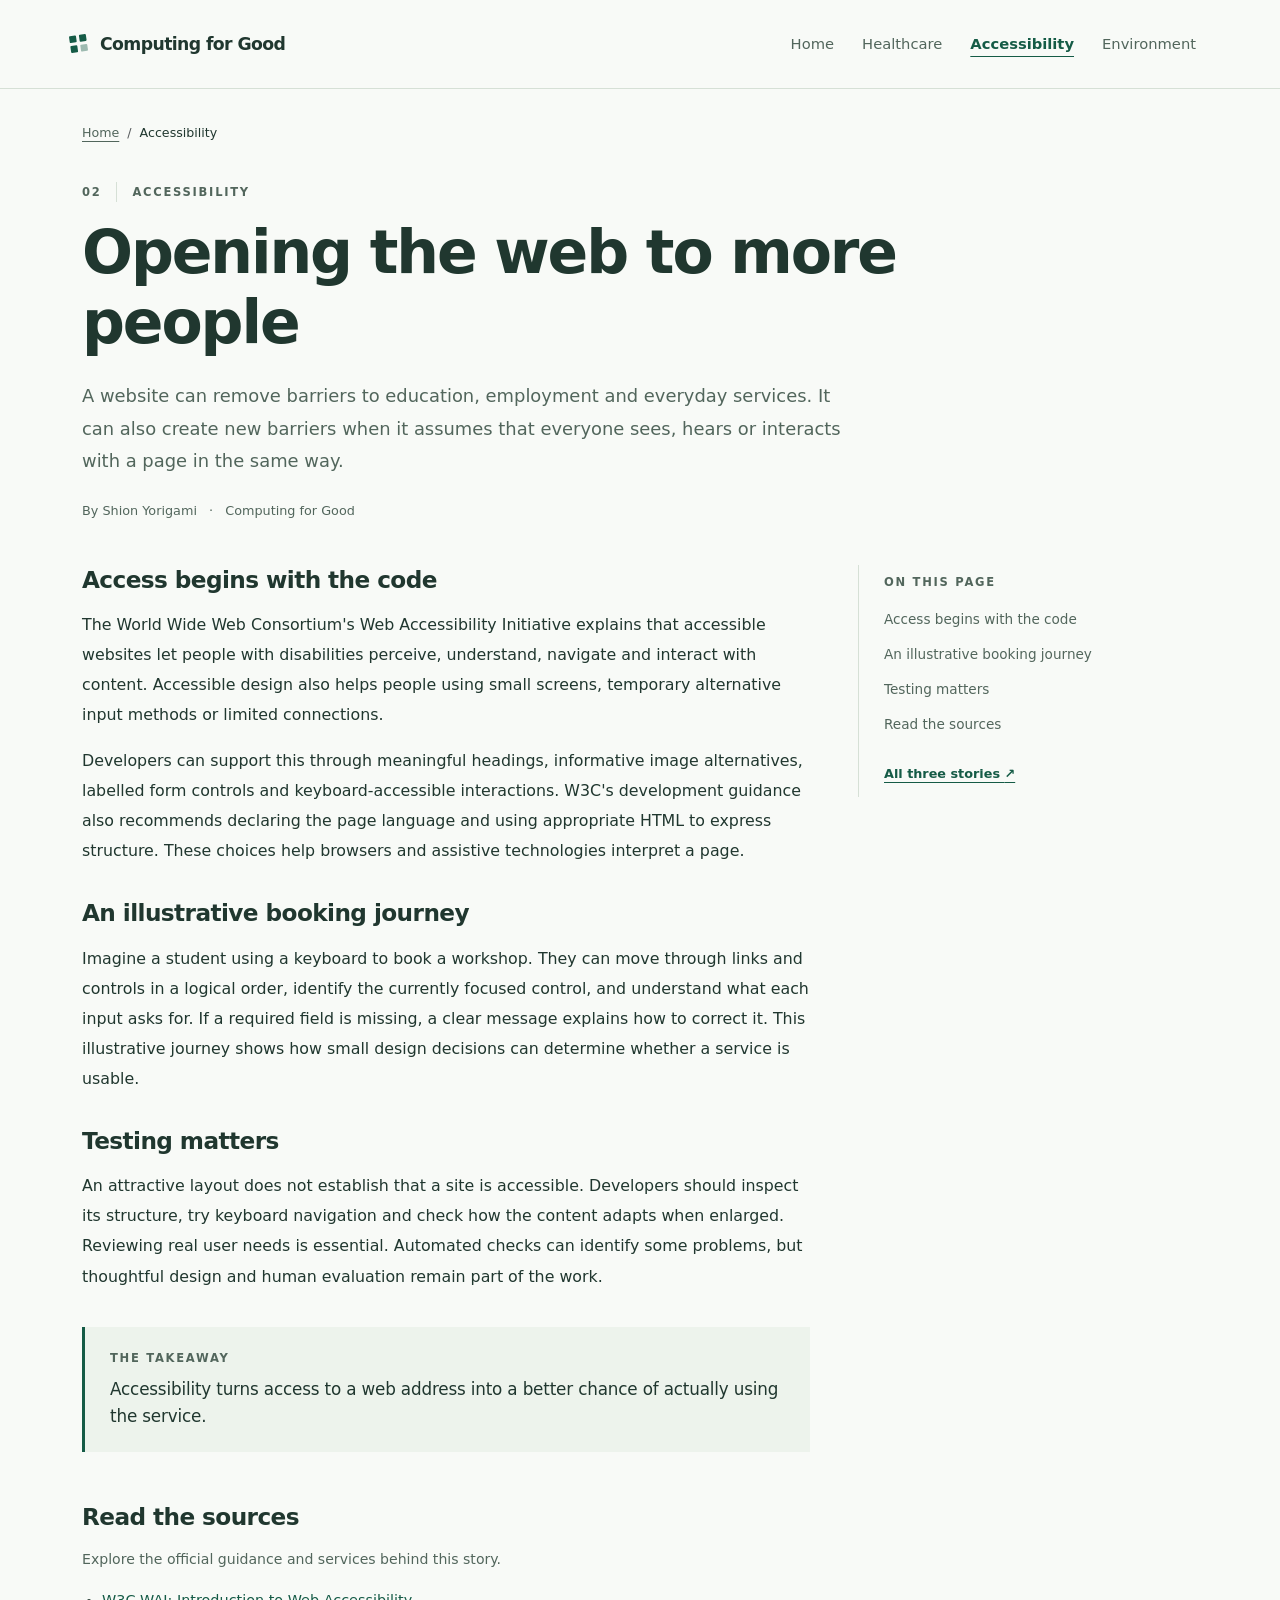
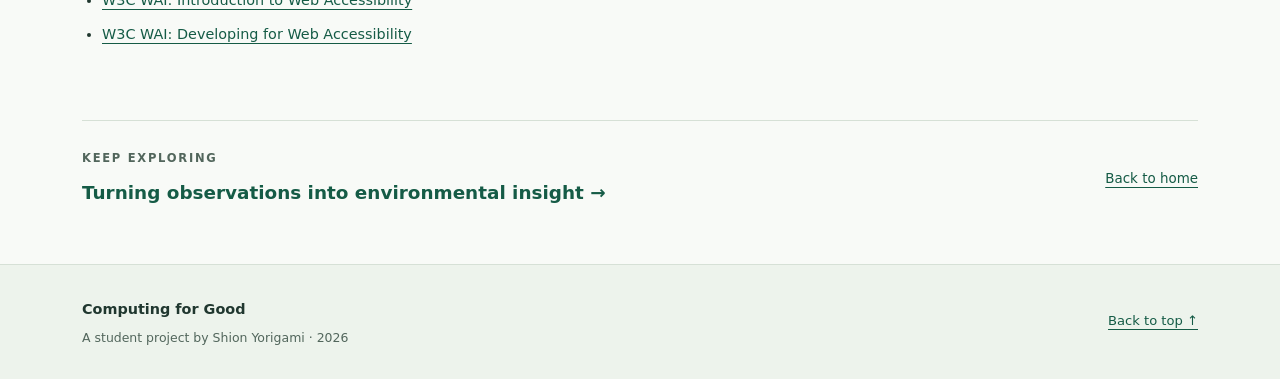
==== accessibility.html @ 3ab85ad4 "Add files via upload" ====
<!doctype html>
<html lang="en"><head><meta charset="utf-8"><meta name="viewport" content="width=device-width, initial-scale=1">
<meta name="description" content="A website can remove barriers to education, employment and everyday services. It can also create new barriers when it assumes that everyone sees, hears or interacts with a page in the same way."><meta name="theme-color" content="#155b46">
<title>Accessibility | Computing for Good</title><link rel="icon" href="assets/favicon.svg" type="image/svg+xml">
<link rel="stylesheet" href="assets/vendor/bootstrap/bootstrap.min.css"><link rel="stylesheet" href="assets/site.css">
<noscript><style>.navbar-collapse{display:block!important}.navbar-toggler{display:none}</style></noscript></head>
<body id="top"><a class="skip-link" href="#main-content">Skip to content</a>
<header class="site-header"><nav class="navbar navbar-expand-md container" aria-label="Main navigation">
<a class="navbar-brand" href="index.html"><span class="brand-mark" aria-hidden="true"><i></i><i></i><i></i><i></i></span>Computing for Good<span class="visually-hidden"> — home</span></a>
<button class="navbar-toggler" type="button" data-bs-toggle="collapse" data-bs-target="#main-navigation" aria-controls="main-navigation" aria-expanded="false" aria-label="Toggle navigation"><span class="navbar-toggler-icon"></span></button>
<div class="collapse navbar-collapse" id="main-navigation"><ul class="navbar-nav ms-auto"><li class="nav-item"><a class="nav-link" href="index.html">Home</a></li><li class="nav-item"><a class="nav-link" href="health.html">Healthcare</a></li><li class="nav-item"><a class="nav-link active" href="accessibility.html" aria-current="page">Accessibility</a></li><li class="nav-item"><a class="nav-link" href="environment.html">Environment</a></li></ul></div>
</nav></header><main id="main-content" tabindex="-1"><div class="container article-wrap"><nav aria-label="Breadcrumb"><ol class="breadcrumb"><li class="breadcrumb-item"><a href="index.html">Home</a></li><li class="breadcrumb-item active" aria-current="page">Accessibility</li></ol></nav>
<header class="article-header"><p class="eyebrow"><span class="article-number">02</span>Accessibility</p><h1>Opening the web to more people</h1><p class="article-lead">A website can remove barriers to education, employment and everyday services. It can also create new barriers when it assumes that everyone sees, hears or interacts with a page in the same way.</p><p class="article-byline">By Shion Yorigami <span aria-hidden="true">·</span> Computing for Good</p></header>
<div class="row g-5"><div class="col-lg-8 article-body"><section id="section-1" class="article-section"><h2>Access begins with the code</h2><p>The World Wide Web Consortium&#x27;s Web Accessibility Initiative explains that accessible websites let people with disabilities perceive, understand, navigate and interact with content. Accessible design also helps people using small screens, temporary alternative input methods or limited connections.</p><p>Developers can support this through meaningful headings, informative image alternatives, labelled form controls and keyboard-accessible interactions. W3C&#x27;s development guidance also recommends declaring the page language and using appropriate HTML to express structure. These choices help browsers and assistive technologies interpret a page.</p></section><section id="section-2" class="article-section"><h2>An illustrative booking journey</h2><p>Imagine a student using a keyboard to book a workshop. They can move through links and controls in a logical order, identify the currently focused control, and understand what each input asks for. If a required field is missing, a clear message explains how to correct it. This illustrative journey shows how small design decisions can determine whether a service is usable.</p></section><section id="section-3" class="article-section"><h2>Testing matters</h2><p>An attractive layout does not establish that a site is accessible. Developers should inspect its structure, try keyboard navigation and check how the content adapts when enlarged. Reviewing real user needs is essential. Automated checks can identify some problems, but thoughtful design and human evaluation remain part of the work.</p></section><aside class="takeaway"><p class="eyebrow">The takeaway</p><p>Accessibility turns access to a web address into a better chance of actually using the service.</p></aside><section id="sources" class="sources"><h2>Read the sources</h2><p>Explore the official guidance and services behind this story.</p><ul><li><a href="https://www.w3.org/WAI/fundamentals/accessibility-intro/">W3C WAI: Introduction to Web Accessibility</a></li><li><a href="https://www.w3.org/WAI/tips/developing/">W3C WAI: Developing for Web Accessibility</a></li></ul></section></div><aside class="col-lg-4"><nav class="article-toc" aria-label="On this page"><p class="eyebrow">On this page</p><ol><li><a href="#section-1">Access begins with the code</a></li><li><a href="#section-2">An illustrative booking journey</a></li><li><a href="#section-3">Testing matters</a></li><li><a href="#sources">Read the sources</a></li></ol><a class="toc-home" href="index.html#stories">All three stories <span aria-hidden="true">↗</span></a></nav></aside></div>
<nav class="next-story" aria-label="Next story"><div><p class="eyebrow">Keep exploring</p><a href="environment.html">Turning observations into environmental insight <span aria-hidden="true">→</span></a></div><a class="back-home" href="index.html">Back to home</a></nav></div></main><footer class="site-footer"><div class="container footer-inner"><div><a class="footer-brand" href="index.html">Computing for Good</a><p>A student project by Shion Yorigami · 2026</p></div><a href="#top">Back to top <span aria-hidden="true">↑</span></a></div></footer>
<script src="assets/vendor/bootstrap/bootstrap.bundle.min.js"></script></body></html>
---- assets/site.css ----
:root{--ink:#20372f;--muted:#52665c;--accent:#155b46;--paper:#f8faf7;--line:#d6e0d6;--soft:#edf3ec;--bs-primary:#155b46;--bs-body-color:var(--ink);--bs-body-font-family:Inter,system-ui,-apple-system,"Segoe UI",sans-serif;--bs-body-line-height:1.75}
html{scroll-behavior:smooth;scroll-padding-top:100px}body{background:var(--paper);font-size:16px}h1,h2,h3{letter-spacing:-.035em;color:var(--ink);font-weight:650;line-height:1.16}a{color:var(--accent);text-underline-offset:4px}a:hover{color:#0b3c2d}a:focus-visible,button:focus-visible{outline:3px solid #a45f14!important;outline-offset:5px;box-shadow:none!important}main:focus{outline:none}.container{max-width:1140px}.skip-link{position:absolute;left:16px;top:-100px;z-index:1100;background:#fff;padding:10px 18px;border:2px solid var(--accent)}.skip-link:focus{top:12px}.site-header{background:rgba(248,250,247,.98);border-bottom:1px solid var(--line)}.navbar{min-height:88px;padding-top:14px;padding-bottom:14px}.navbar-brand{display:flex;align-items:center;gap:10px;font-size:1.08rem;font-weight:700;letter-spacing:-.035em;color:var(--ink)}.brand-mark{display:grid;grid-template-columns:repeat(2,7px);gap:3px;transform:rotate(-8deg);margin-right:3px}.brand-mark i{width:7px;height:7px;background:var(--accent);border-radius:1px}.brand-mark i:last-child{opacity:.4}.nav-link{font-size:.92rem;color:var(--muted);padding:10px 14px!important}.nav-link.active{color:var(--accent)!important;font-weight:650;text-decoration:underline;text-underline-offset:7px}.navbar-toggler{border-color:var(--line);min-width:44px;min-height:44px;font-size:1rem}.eyebrow{font-size:.72rem;letter-spacing:.15em;text-transform:uppercase;font-weight:700;color:var(--muted);margin-bottom:16px}.home-hero{padding-top:84px;padding-bottom:90px}.hero-kicker{display:flex;align-items:center;gap:9px}.status-dot{width:7px;height:7px;background:var(--accent);border-radius:50%;flex-shrink:0}h1{font-size:clamp(2.5rem,5.2vw,4.35rem);margin-bottom:26px}.hero-lead{font-size:1.12rem;line-height:1.8;max-width:650px;color:var(--muted);margin-bottom:30px}.btn-primary{--bs-btn-bg:var(--accent);--bs-btn-border-color:var(--accent);--bs-btn-hover-bg:#0b4332;--bs-btn-hover-border-color:#0b4332;--bs-btn-active-bg:#0b4332;--bs-btn-active-border-color:#0b4332;border-radius:4px;font-size:.94rem;padding:12px 21px;font-weight:600}.btn-primary span{margin-left:20px}.hero-note{border:1px solid var(--line);padding:29px 27px;background:var(--soft);border-radius:5px}.hero-note .eyebrow{margin-bottom:24px}.note-step{font-size:1.1rem;font-weight:600;margin:0 0 10px;letter-spacing:-.02em}.note-rule{border-bottom:1px solid #c4d4c7;margin:23px 0 17px}.note-small{font-size:.85rem;color:var(--muted);margin:0}.stories-section{background:#fff;border-top:1px solid var(--line);border-bottom:1px solid var(--line);padding:58px 0 64px;scroll-margin-top:0}.section-heading{display:flex;justify-content:space-between;align-items:end;gap:28px;margin-bottom:28px}.section-heading .eyebrow{margin-bottom:12px}.section-heading h2{font-size:2rem;margin:0}.section-heading>p{font-size:.86rem;color:var(--muted);margin:0;line-height:1.65}.story-card{height:100%;padding:26px;border:1px solid var(--line);border-radius:4px;position:relative;display:flex;flex-direction:column}.story-number{font-size:.8rem;color:#5b7667;display:block;margin-bottom:28px}.story-card .eyebrow{font-size:.66rem;margin-bottom:10px}.story-card h3{font-size:1.35rem;line-height:1.3;margin-bottom:14px;max-width:240px}.story-card h3 a{color:var(--ink);text-decoration:none}.story-card h3 a:hover{text-decoration:underline}.story-card>p:not(.eyebrow){font-size:.93rem;color:var(--muted);margin-bottom:22px}.story-link{font-weight:650;font-size:.86rem;margin-top:auto;text-decoration:none;display:flex;justify-content:space-between;padding-top:16px;border-top:1px solid var(--line)}.story-link:hover{text-decoration:underline}.about-section{padding-top:70px;padding-bottom:65px}.about-section h2{font-size:2rem;max-width:350px;margin-bottom:20px}.about-section .col-lg-5>p:not(.eyebrow){color:var(--muted);font-size:.96rem}.principles{list-style:none;padding:0;margin:0}.principles li{display:flex;gap:23px;padding-bottom:21px;margin-bottom:22px;border-bottom:1px solid var(--line)}.principles li:last-child{margin-bottom:0}.principle-number{font-size:.77rem;padding-top:4px;color:var(--muted)}.principles h3{font-size:1.03rem;letter-spacing:-.02em;margin:0 0 7px}.principles p{font-size:.9rem;color:var(--muted);margin:0}.site-footer{border-top:1px solid var(--line);background:var(--soft);padding:30px 0}.footer-inner{display:flex;align-items:center;justify-content:space-between;gap:20px}.footer-brand{color:var(--ink);text-decoration:none;font-weight:650;font-size:.9rem}.footer-inner p{font-size:.78rem;color:var(--muted);margin:4px 0 0}.footer-inner>a{font-size:.82rem}.article-wrap{padding-top:33px;padding-bottom:55px}.breadcrumb{font-size:.79rem;margin-bottom:38px}.breadcrumb a{color:var(--muted)}.breadcrumb-item.active{color:var(--ink)}.article-header{max-width:900px;padding-bottom:37px;margin-bottom:5px}.article-header .eyebrow{display:flex;gap:15px;align-items:center}.article-number{border-right:1px solid var(--line);padding-right:15px}.article-header h1{font-size:clamp(2.2rem,4.8vw,3.75rem);max-width:850px;margin-bottom:23px}.article-lead{color:var(--muted);font-size:1.12rem;max-width:780px;line-height:1.8;margin-bottom:23px}.article-byline{font-size:.8rem;color:var(--muted);margin:0}.article-byline span{padding:0 8px}.article-section{margin-bottom:32px;scroll-margin-top:25px}.article-section h2,.sources h2{font-size:1.45rem;line-height:1.3;letter-spacing:-.025em;margin-bottom:15px}.article-section p{font-size:.99rem;line-height:1.9;margin-bottom:16px}.article-toc{position:sticky;top:30px;border-left:1px solid var(--line);padding:7px 0 10px 25px}.article-toc .eyebrow{margin-bottom:15px}.article-toc ol{list-style:none;padding:0;margin:0 0 23px}.article-toc li{margin:0 0 11px;line-height:1.5}.article-toc li a{font-size:.85rem;text-decoration:none;color:var(--muted)}.article-toc li a:hover{text-decoration:underline;color:var(--accent)}.toc-home{font-size:.8rem;font-weight:600}.takeaway{background:var(--soft);border-left:3px solid var(--accent);padding:21px 25px;margin:35px 0}.takeaway .eyebrow{margin-bottom:8px}.takeaway>p:last-child{font-size:1.05rem;margin:0;line-height:1.65;letter-spacing:-.01em}.sources{padding-top:15px;scroll-margin-top:25px}.sources>p{font-size:.88rem;color:var(--muted)}.sources ul{padding-left:20px;font-size:.9rem}.sources li{padding-bottom:9px}.sources a{overflow-wrap:anywhere}.next-story{border-top:1px solid var(--line);margin-top:48px;padding-top:27px;display:flex;justify-content:space-between;align-items:center;gap:25px}.next-story .eyebrow{margin-bottom:8px}.next-story div>a{font-size:1.15rem;font-weight:600;text-decoration:none}.next-story div>a:hover{text-decoration:underline}.next-story .back-home{font-size:.84rem;white-space:nowrap}
@media(max-width:991.98px){.home-hero{padding-top:52px;padding-bottom:55px}.hero-note{max-width:none}.hero-note .eyebrow{margin-bottom:15px}.note-step{display:inline-block;margin:0 15px 7px 0}.note-rule{margin:12px 0}.article-toc{position:static;padding-top:0}.article-header{padding-bottom:24px}.section-heading>p{max-width:220px}}
@media(max-width:767.98px){.container{padding-left:22px;padding-right:22px}.navbar{min-height:76px}.navbar-brand{font-size:.94rem;gap:8px}.navbar-collapse{padding-top:12px}.nav-link{padding-left:0!important;padding-top:11px!important;padding-bottom:11px!important}.home-hero{padding-top:40px;padding-bottom:42px}h1{font-size:2.65rem}.hero-lead{font-size:1rem}.hero-note{padding:22px}.section-heading{display:block;margin-bottom:23px}.section-heading h2{font-size:1.7rem}.section-heading>p{margin-top:15px;max-width:none}.section-heading>p br{display:none}.stories-section{padding:39px 0 43px}.story-number{margin-bottom:18px}.story-card h3{max-width:none;font-size:1.4rem}.story-card{padding:24px}.about-section{padding-top:44px;padding-bottom:42px}.about-section h2{font-size:1.7rem}.footer-inner{align-items:start}.footer-inner p{max-width:220px}.article-wrap{padding-top:23px}.breadcrumb{margin-bottom:28px}.article-header h1{font-size:2.45rem}.article-lead{font-size:1rem}.article-section h2{font-size:1.3rem}.article-section p{font-size:.96rem}.article-toc{padding-left:20px}.next-story{display:block}.next-story .back-home{display:inline-block;margin-top:20px}.next-story div>a{font-size:1rem}}
@media(prefers-reduced-motion:reduce){html{scroll-behavior:auto}*,*::before,*::after{transition:none!important;animation:none!important}}
@media print{.site-header,.article-toc,.next-story,.site-footer,.btn,.skip-link{display:none!important}body{background:white;color:#111}.article-wrap,.home-hero,.about-section,.stories-section{padding:15px 0;border:0}.col-lg-8,.col-lg-7,.col-lg-5{width:100%}.article-header{margin-bottom:15px}.article-section,.story-card{break-inside:avoid}.container{max-width:none}.story-card{margin-bottom:12px}a{color:#111}}
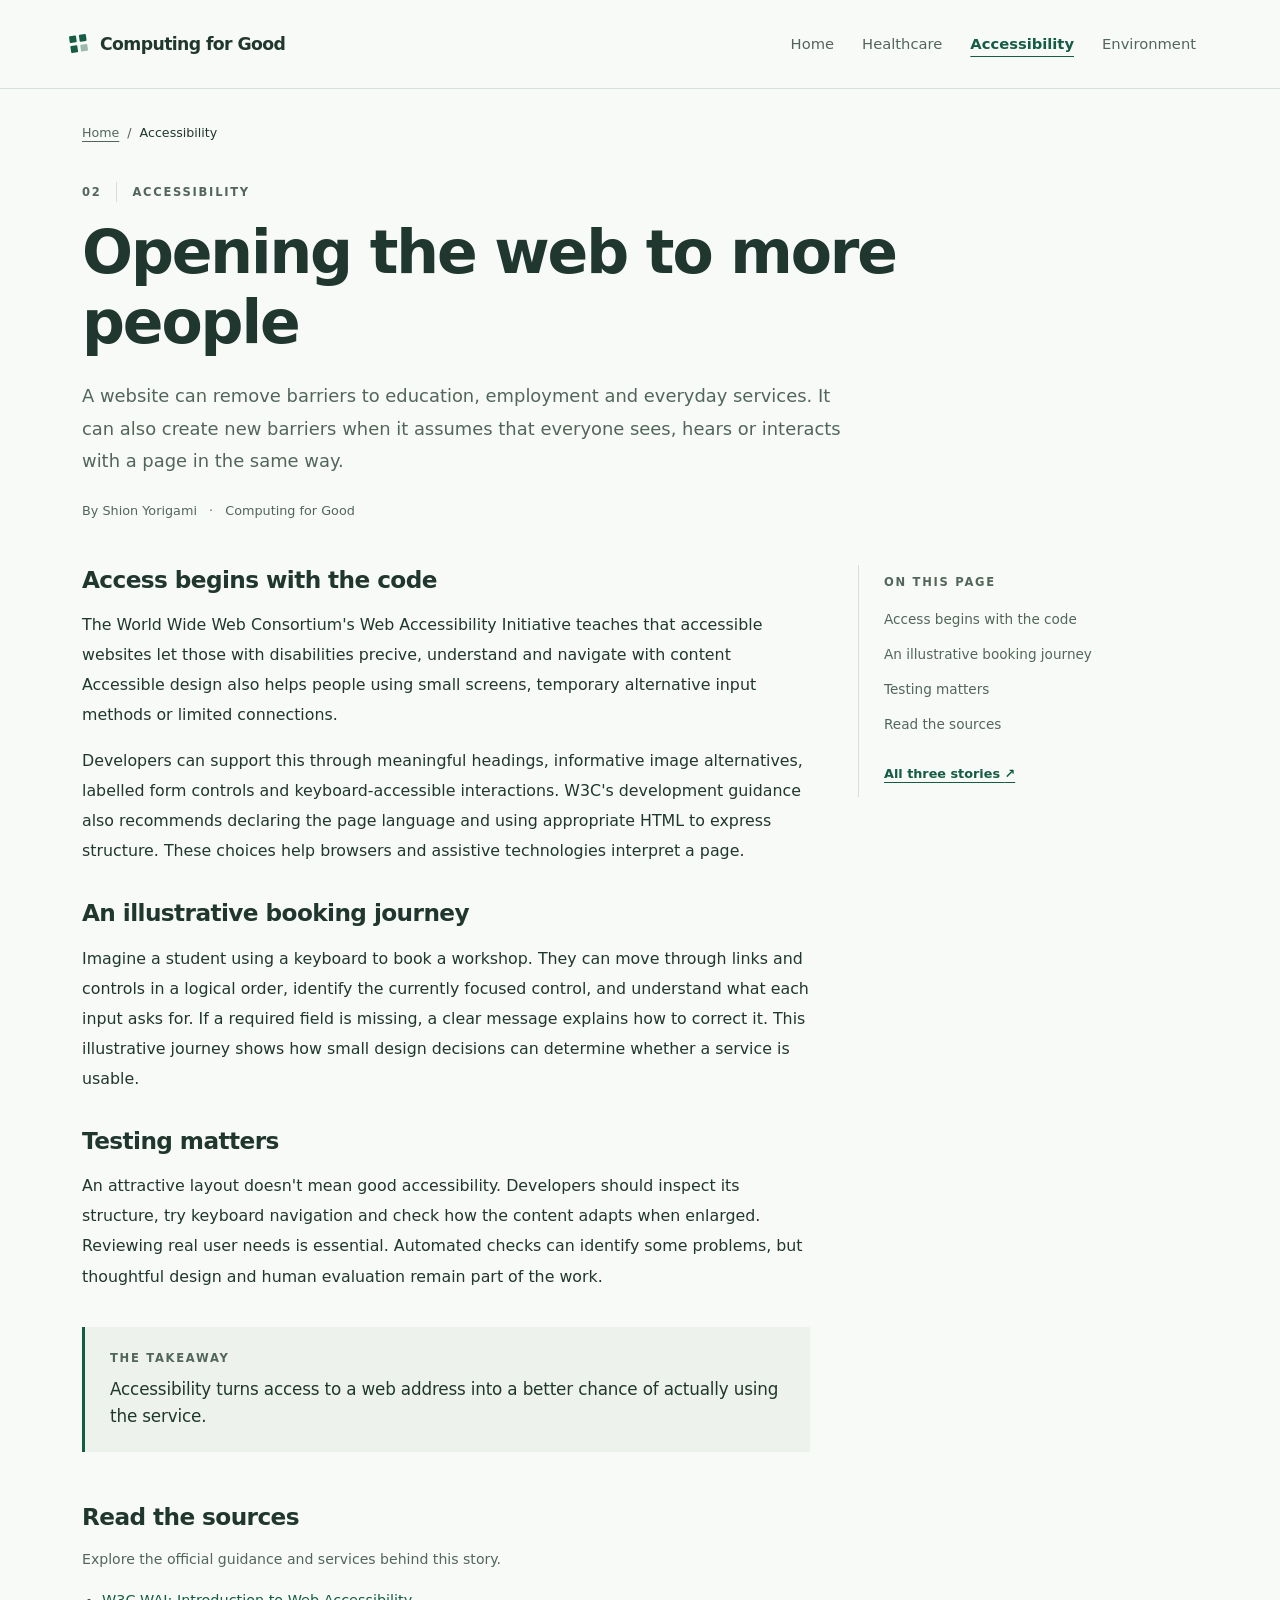
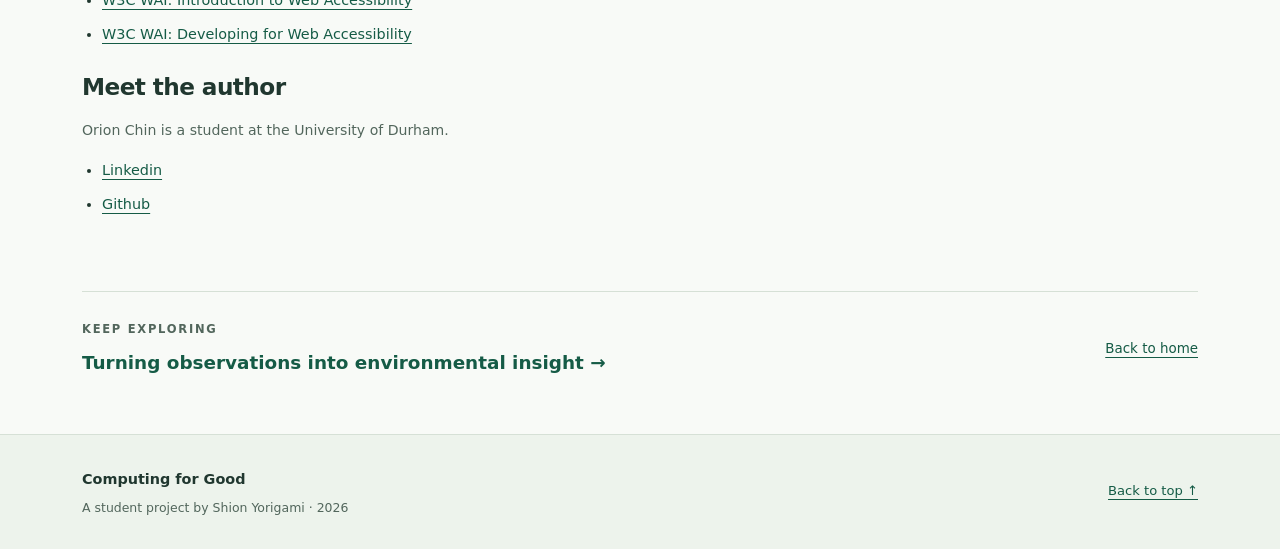
==== commit 27ca20d8: "wrote  stuff added a signature to the accessibility document." ====
--- a/accessibility.html
+++ b/accessibility.html
@@ -1,16 +1,144 @@
 <!doctype html>
-<html lang="en"><head><meta charset="utf-8"><meta name="viewport" content="width=device-width, initial-scale=1">
-<meta name="description" content="A website can remove barriers to education, employment and everyday services. It can also create new barriers when it assumes that everyone sees, hears or interacts with a page in the same way."><meta name="theme-color" content="#155b46">
-<title>Accessibility | Computing for Good</title><link rel="icon" href="assets/favicon.svg" type="image/svg+xml">
-<link rel="stylesheet" href="assets/vendor/bootstrap/bootstrap.min.css"><link rel="stylesheet" href="assets/site.css">
-<noscript><style>.navbar-collapse{display:block!important}.navbar-toggler{display:none}</style></noscript></head>
+<html lang="en">
+
+<head>
+    <meta charset="utf-8">
+    <meta name="viewport" content="width=device-width, initial-scale=1">
+    <meta name="description"
+        content="A website can remove barriers to education, employment and everyday services. It can also create new barriers when it assumes that everyone sees, hears or interacts with a page in the same way.">
+    <meta name="theme-color" content="#155b46">
+    <title>Accessibility | Computing for Good</title>
+    <link rel="icon" href="assets/favicon.svg" type="image/svg+xml">
+    <link rel="stylesheet" href="assets/vendor/bootstrap/bootstrap.min.css"> 
+    <link rel="stylesheet" href="assets/site.css">
+    <noscript>
+        <style>
+            .navbar-collapse {
+                display: block !important
+            }
+
+            .navbar-toggler {
+                display: none
+            }
+        </style>
+    </noscript>
+</head>
+
 <body id="top"><a class="skip-link" href="#main-content">Skip to content</a>
-<header class="site-header"><nav class="navbar navbar-expand-md container" aria-label="Main navigation">
-<a class="navbar-brand" href="index.html"><span class="brand-mark" aria-hidden="true"><i></i><i></i><i></i><i></i></span>Computing for Good<span class="visually-hidden"> — home</span></a>
-<button class="navbar-toggler" type="button" data-bs-toggle="collapse" data-bs-target="#main-navigation" aria-controls="main-navigation" aria-expanded="false" aria-label="Toggle navigation"><span class="navbar-toggler-icon"></span></button>
-<div class="collapse navbar-collapse" id="main-navigation"><ul class="navbar-nav ms-auto"><li class="nav-item"><a class="nav-link" href="index.html">Home</a></li><li class="nav-item"><a class="nav-link" href="health.html">Healthcare</a></li><li class="nav-item"><a class="nav-link active" href="accessibility.html" aria-current="page">Accessibility</a></li><li class="nav-item"><a class="nav-link" href="environment.html">Environment</a></li></ul></div>
-</nav></header><main id="main-content" tabindex="-1"><div class="container article-wrap"><nav aria-label="Breadcrumb"><ol class="breadcrumb"><li class="breadcrumb-item"><a href="index.html">Home</a></li><li class="breadcrumb-item active" aria-current="page">Accessibility</li></ol></nav>
-<header class="article-header"><p class="eyebrow"><span class="article-number">02</span>Accessibility</p><h1>Opening the web to more people</h1><p class="article-lead">A website can remove barriers to education, employment and everyday services. It can also create new barriers when it assumes that everyone sees, hears or interacts with a page in the same way.</p><p class="article-byline">By Shion Yorigami <span aria-hidden="true">·</span> Computing for Good</p></header>
-<div class="row g-5"><div class="col-lg-8 article-body"><section id="section-1" class="article-section"><h2>Access begins with the code</h2><p>The World Wide Web Consortium&#x27;s Web Accessibility Initiative explains that accessible websites let people with disabilities perceive, understand, navigate and interact with content. Accessible design also helps people using small screens, temporary alternative input methods or limited connections.</p><p>Developers can support this through meaningful headings, informative image alternatives, labelled form controls and keyboard-accessible interactions. W3C&#x27;s development guidance also recommends declaring the page language and using appropriate HTML to express structure. These choices help browsers and assistive technologies interpret a page.</p></section><section id="section-2" class="article-section"><h2>An illustrative booking journey</h2><p>Imagine a student using a keyboard to book a workshop. They can move through links and controls in a logical order, identify the currently focused control, and understand what each input asks for. If a required field is missing, a clear message explains how to correct it. This illustrative journey shows how small design decisions can determine whether a service is usable.</p></section><section id="section-3" class="article-section"><h2>Testing matters</h2><p>An attractive layout does not establish that a site is accessible. Developers should inspect its structure, try keyboard navigation and check how the content adapts when enlarged. Reviewing real user needs is essential. Automated checks can identify some problems, but thoughtful design and human evaluation remain part of the work.</p></section><aside class="takeaway"><p class="eyebrow">The takeaway</p><p>Accessibility turns access to a web address into a better chance of actually using the service.</p></aside><section id="sources" class="sources"><h2>Read the sources</h2><p>Explore the official guidance and services behind this story.</p><ul><li><a href="https://www.w3.org/WAI/fundamentals/accessibility-intro/">W3C WAI: Introduction to Web Accessibility</a></li><li><a href="https://www.w3.org/WAI/tips/developing/">W3C WAI: Developing for Web Accessibility</a></li></ul></section></div><aside class="col-lg-4"><nav class="article-toc" aria-label="On this page"><p class="eyebrow">On this page</p><ol><li><a href="#section-1">Access begins with the code</a></li><li><a href="#section-2">An illustrative booking journey</a></li><li><a href="#section-3">Testing matters</a></li><li><a href="#sources">Read the sources</a></li></ol><a class="toc-home" href="index.html#stories">All three stories <span aria-hidden="true">↗</span></a></nav></aside></div>
-<nav class="next-story" aria-label="Next story"><div><p class="eyebrow">Keep exploring</p><a href="environment.html">Turning observations into environmental insight <span aria-hidden="true">→</span></a></div><a class="back-home" href="index.html">Back to home</a></nav></div></main><footer class="site-footer"><div class="container footer-inner"><div><a class="footer-brand" href="index.html">Computing for Good</a><p>A student project by Shion Yorigami · 2026</p></div><a href="#top">Back to top <span aria-hidden="true">↑</span></a></div></footer>
-<script src="assets/vendor/bootstrap/bootstrap.bundle.min.js"></script></body></html>
+    <header class="site-header">
+        <nav class="navbar navbar-expand-md container" aria-label="Main navigation">
+            <a class="navbar-brand" href="index.html"><span class="brand-mark"
+                    aria-hidden="true"><i></i><i></i><i></i><i></i></span>Computing for Good<span
+                    class="visually-hidden"> — home</span></a>
+            <button class="navbar-toggler" type="button" data-bs-toggle="collapse" data-bs-target="#main-navigation"
+                aria-controls="main-navigation" aria-expanded="false" aria-label="Toggle navigation"><span
+                    class="navbar-toggler-icon"></span></button>
+            <div class="collapse navbar-collapse" id="main-navigation">
+                <ul class="navbar-nav ms-auto">
+                    <li class="nav-item"><a class="nav-link" href="index.html">Home</a></li>
+                    <li class="nav-item"><a class="nav-link" href="health.html">Healthcare</a></li>
+                    <li class="nav-item"><a class="nav-link active" href="accessibility.html"
+                            aria-current="page">Accessibility</a></li>
+                    <li class="nav-item"><a class="nav-link" href="environment.html">Environment</a></li>
+                </ul>
+            </div>
+        </nav>
+    </header>
+    <main id="main-content" tabindex="-1">
+        <div class="container article-wrap">
+            <nav aria-label="Breadcrumb">
+                <ol class="breadcrumb">
+                    <li class="breadcrumb-item"><a href="index.html">Home</a></li>
+                    <li class="breadcrumb-item active" aria-current="page">Accessibility</li>
+                </ol>
+            </nav>
+            <header class="article-header">
+                <p class="eyebrow"><span class="article-number">02</span>Accessibility</p>
+                <h1>Opening the web to more people</h1>
+                <p class="article-lead">A website can remove barriers to education, employment and everyday services. It
+                    can also create new barriers when it assumes that everyone sees, hears or interacts with a page in
+                    the same way.</p>
+                <p class="article-byline">By Shion Yorigami <span aria-hidden="true">·</span> Computing for Good</p>
+            </header>
+            <div class="row g-5">
+                <div class="col-lg-8 article-body">
+                    <section id="section-1" class="article-section">
+                        <h2>Access begins with the code</h2>
+                        <p>The World Wide Web Consortium&#x27;s Web Accessibility Initiative teaches that accessible
+                             websites let those with disabilities precive, understand and navigate with content
+                            Accessible design also helps people using small screens, temporary alternative
+                            input methods or limited connections.</p>
+                        <p>Developers can support this through meaningful headings, informative image alternatives,
+                            labelled form controls and keyboard-accessible interactions. W3C&#x27;s development guidance
+                            also recommends declaring the page language and using appropriate HTML to express structure.
+                            These choices help browsers and assistive technologies interpret a page.</p>
+                    </section>
+                    <section id="section-2" class="article-section">
+                        <h2>An illustrative booking journey</h2>
+                        <p>Imagine a student using a keyboard to book a workshop. They can move through links and
+                            controls in a logical order, identify the currently focused control, and understand what
+                            each input asks for. If a required field is missing, a clear message explains how to correct
+                            it. This illustrative journey shows how small design decisions can determine whether a
+                            service is usable.</p>
+                    </section>
+                    <section id="section-3" class="article-section">
+                        <h2>Testing matters</h2>
+                        <p>An attractive layout doesn't mean good accessibility. Developers should inspect
+                            its structure, try keyboard navigation and check how the content adapts when enlarged.
+                            Reviewing real user needs is essential. Automated checks can identify some problems, but
+                            thoughtful design and human evaluation remain part of the work.</p>
+                    </section>
+                    <aside class="takeaway">
+                        <p class="eyebrow">The takeaway</p>
+                        <p>Accessibility turns access to a web address into a better chance of actually using the
+                            service.</p>
+                    </aside>
+                    <section id="sources" class="sources">
+                        <h2>Read the sources</h2>
+                        <p>Explore the official guidance and services behind this story.</p>
+                        <ul>
+                            <li><a href="https://www.w3.org/WAI/fundamentals/accessibility-intro/">W3C WAI: Introduction
+                                    to Web Accessibility</a></li>
+                            <li><a href="https://www.w3.org/WAI/tips/developing/">W3C WAI: Developing for Web
+                                    Accessibility</a></li>
+                        </ul>
+                        <h2>Meet the author</h2>
+                        <p>Orion Chin is a student at the University of Durham.</p>
+                        <ul>
+                            <li><a href="https://www.linkedin.com/in/orion-chin-76b7892b7//"> Linkedin</a></li>
+                            <li><a href="https://github.com/orion9popo"> Github</a></li>
+                        </ul>
+                    </section>
+                </div>
+                <aside class="col-lg-4">
+                    <nav class="article-toc" aria-label="On this page">
+                        <p class="eyebrow">On this page</p>
+                        <ol>
+                            <li><a href="#section-1">Access begins with the code</a></li>
+                            <li><a href="#section-2">An illustrative booking journey</a></li>
+                            <li><a href="#section-3">Testing matters</a></li>
+                            <li><a href="#sources">Read the sources</a></li>
+                        </ol><a class="toc-home" href="index.html#stories">All three stories <span
+                                aria-hidden="true">↗</span></a>
+                    </nav>
+                </aside>
+            </div>
+            <nav class="next-story" aria-label="Next story">
+                <div>
+                    <p class="eyebrow">Keep exploring</p><a href="environment.html">Turning observations into
+                        environmental insight <span aria-hidden="true">→</span></a>
+                </div><a class="back-home" href="index.html">Back to home</a>
+            </nav>
+        </div>
+    </main>
+    <footer class="site-footer">
+        <div class="container footer-inner">
+            <div><a class="footer-brand" href="index.html">Computing for Good</a>
+                <p>A student project by Shion Yorigami · 2026</p>
+            </div><a href="#top">Back to top <span aria-hidden="true">↑</span></a>
+        </div>
+    </footer>
+    <script src="assets/vendor/bootstrap/bootstrap.bundle.min.js"></script>
+</body>
+
+</html>
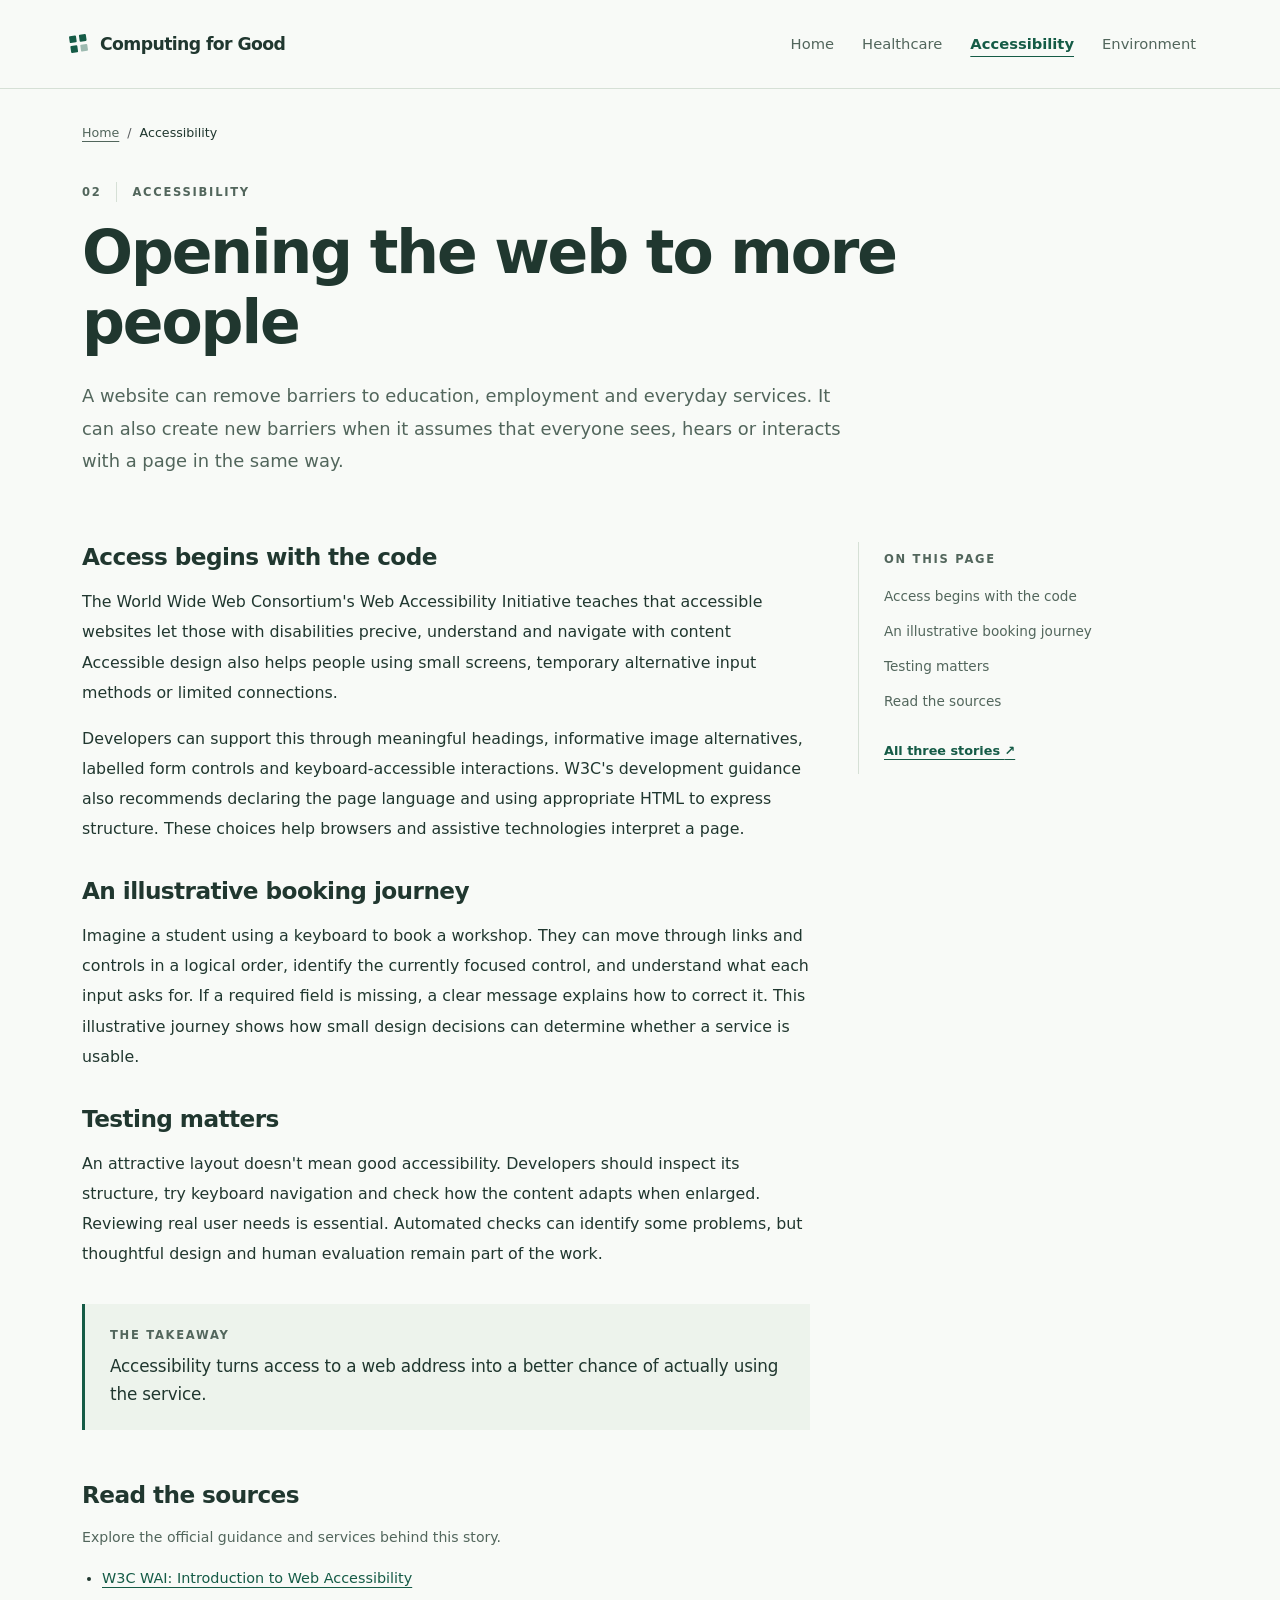
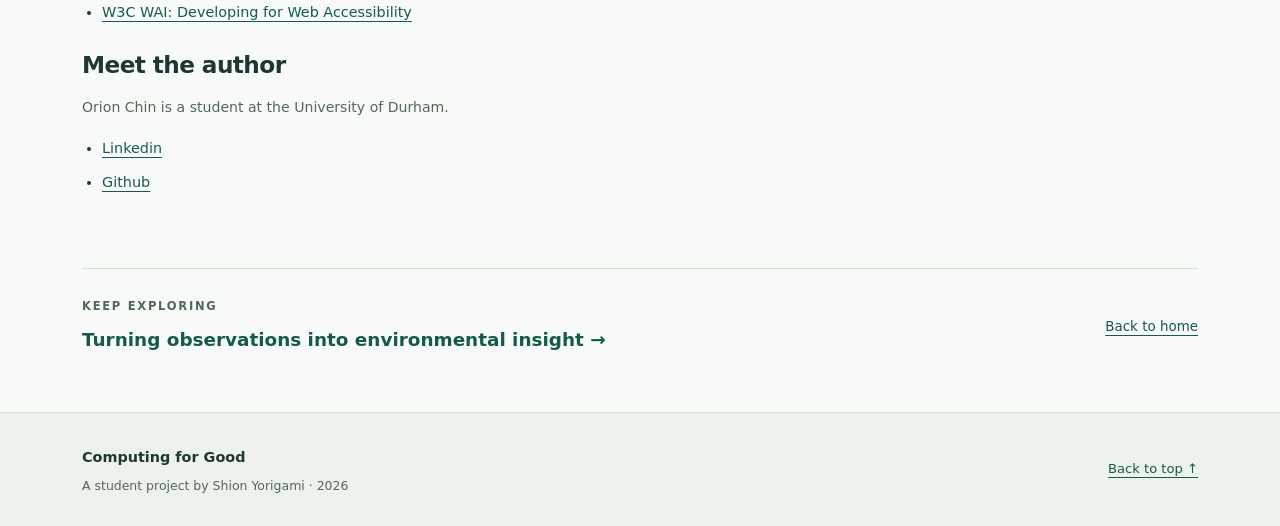
==== commit 057169d7: "Merge 40a4bab04e84e8fb38bbddfb5e9afe4ab55d310b into d992eaeb6a9236caf0b9b82047580b06e88f9f47" ====
--- a/accessibility.html
+++ b/accessibility.html
@@ -1,5 +1,7 @@
 <!doctype html>
 <html lang="en">
+
+<!-- same comments as in environment.html mostly-->
 
 <head>
     <meta charset="utf-8">
@@ -10,7 +12,7 @@
     <title>Accessibility | Computing for Good</title>
     <link rel="icon" href="assets/favicon.svg" type="image/svg+xml">
     <link rel="stylesheet" href="assets/vendor/bootstrap/bootstrap.min.css"> 
-    <link rel="stylesheet" href="assets/site.css">
+    <link rel="stylesheet" href="assets/site.css?v=8ec1e24b">
     <noscript>
         <style>
             .navbar-collapse {
@@ -58,7 +60,7 @@
                 <p class="article-lead">A website can remove barriers to education, employment and everyday services. It
                     can also create new barriers when it assumes that everyone sees, hears or interacts with a page in
                     the same way.</p>
-                <p class="article-byline">By Shion Yorigami <span aria-hidden="true">·</span> Computing for Good</p>
+                
             </header>
             <div class="row g-5">
                 <div class="col-lg-8 article-body">
